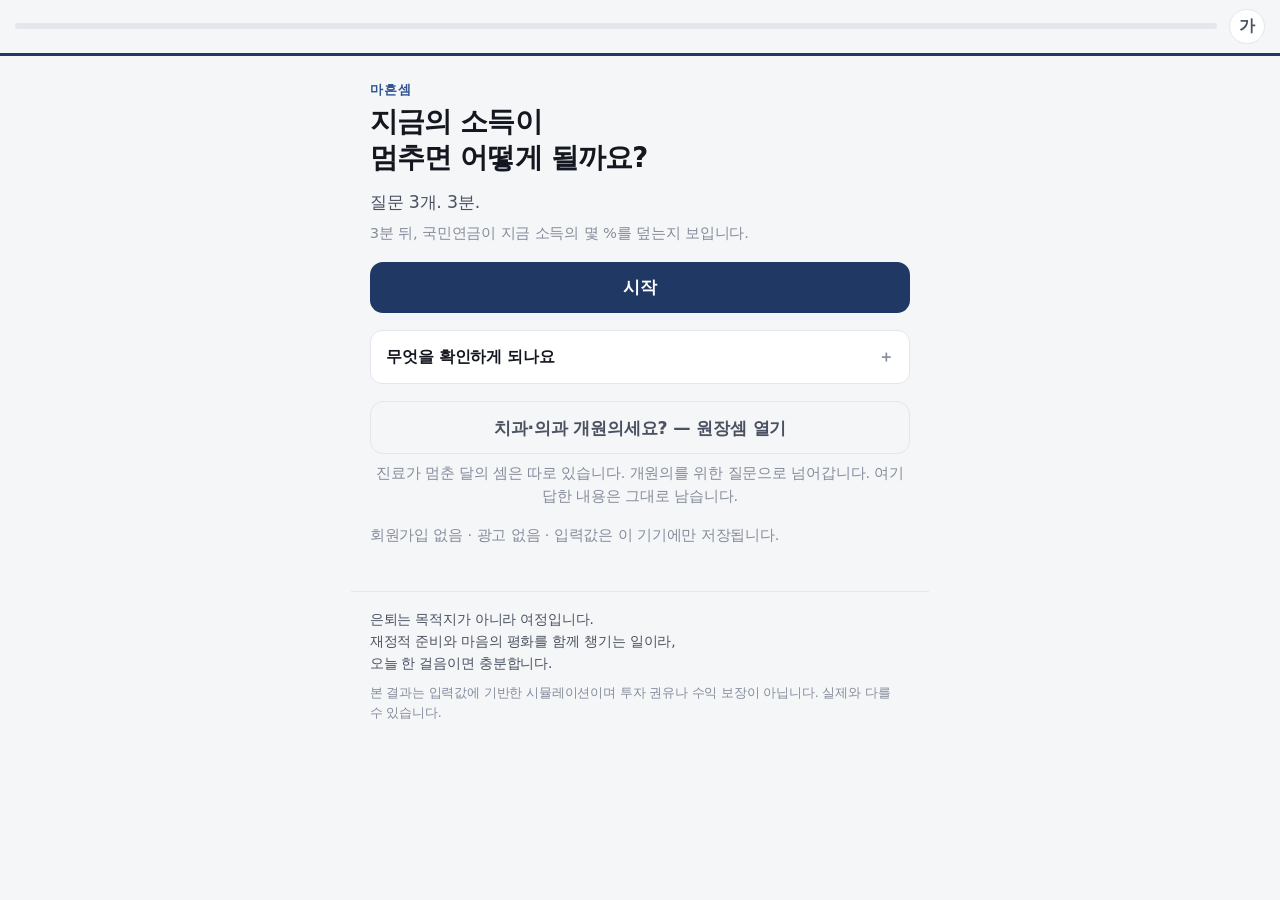
==== index.html @ f950238a "deploy: 원장셈과 구분되는 표면 — 서명색 · 상단바 띠 · 화면 속 이름 두 앱이 홈 화면에서도 화면 안에서도 구분되지 않았다. 우연이 아니라 구조였다 — app.css 가" ====
<!DOCTYPE html>
<html lang="ko">
<head>
<meta charset="utf-8">
<meta name="viewport" content="width=device-width, initial-scale=1, viewport-fit=cover">
<meta name="color-scheme" content="light">
<title>마흔셈 — 마흔의 은퇴 계산</title>
<meta name="description" content="은퇴 후 매달 얼마가 흘러야 하는지, 3분이면 당신의 숫자가 나옵니다.">

<link rel="manifest" href="manifest.json">
<meta name="theme-color" content="#f5f6f8">
<link rel="icon" type="image/png" sizes="192x192" href="icons/icon-192.png">
<link rel="apple-touch-icon" href="icons/icon-180.png">
<meta name="apple-mobile-web-app-capable" content="yes">
<meta name="apple-mobile-web-app-status-bar-style" content="default">
<meta name="apple-mobile-web-app-title" content="마흔셈">

<link rel="stylesheet" href="css/app.css?v=20260814T1028">
</head>
<body>

<header class="topbar" id="topbar">
  <button class="tb-back" id="btnBack" type="button" aria-label="이전으로">←</button>
  <div class="tb-progress" id="progress" role="progressbar" aria-label="진행" aria-valuemin="0" aria-valuemax="100" aria-valuenow="0">
    <i id="progressFill"></i>
  </div>
  
  <div class="tb-tools">
    <button class="tb-act" id="btnHome" type="button" aria-label="질문 목록으로" hidden>목록</button>
    <button class="tb-act" id="btnReset" type="button" aria-label="답변 초기화" hidden>초기화</button>
    <button class="tb-font" id="btnFont" type="button" aria-label="글자 크기 바꾸기">가</button>
  </div>
</header>

<main id="screen" class="screen" tabindex="-1"></main>

<div class="foot">
  
  
  <p class="foot-philosophy">은퇴는 목적지가 아니라 여정입니다.<br>재정적 준비와 마음의 평화를 함께 챙기는 일이라,<br>오늘 한 걸음이면 충분합니다.</p>
  <p class="foot-disclaimer">본 결과는 입력값에 기반한 시뮬레이션이며 투자 권유나 수익 보장이 아닙니다. 실제와 다를 수 있습니다.</p>
</div>

<script src="js/00-laws.gen.js?v=20260814T1028"></script>
<script src="js/01-engine.gen.js?v=20260814T1028"></script>
<script src="js/10-state.js?v=20260814T1028"></script>
<script src="js/15-calc.js?v=20260814T1028"></script>

<script src="js/30-qr.js?v=20260814T1028"></script>
<script src="content/predict-cards.js?v=20260814T1028"></script>
<script src="js/20-predict.js?v=20260814T1028"></script>
<script src="js/90-handoff.js?v=20260814T1028"></script>
<script src="js/91-link.js?v=20260814T1028"></script>
<script src="js/99-boot.js?v=20260814T1028"></script>
</body>
</html>
---- css/app.css ----
:root{
  
  --navy:#1f3864;  --navy-2:#2f5490;  --navy-soft:#eaf0f9;
  --gold:#b07d00;  --gold-soft:#fdf5e2;
  --ink:#14171f;   --ink-2:#4a5261;   --ink-3:#858c9b;
  --bg:#f5f6f8;    --panel:#ffffff;   --line:#e3e6ec;
  --good:#0d7a4a;  --good-soft:#e8f5ee;
  --warn:#b45309;  --warn-soft:#fdf1e3;

  --radius:16px;
  --tap:48px;                     

  
  --safe-area-inset-top:0px;
  --safe-area-inset-right:0px;
  --safe-area-inset-bottom:0px;
  --safe-area-inset-left:0px;

  --sa-top:max(env(safe-area-inset-top, 0px), var(--safe-area-inset-top));
  --sa-right:max(env(safe-area-inset-right, 0px), var(--safe-area-inset-right));
  --sa-bottom:max(env(safe-area-inset-bottom, 0px), var(--safe-area-inset-bottom));
  --sa-left:max(env(safe-area-inset-left, 0px), var(--safe-area-inset-left));

  --sans:-apple-system,BlinkMacSystemFont,"Apple SD Gothic Neo","Malgun Gothic",
         "Noto Sans KR",system-ui,sans-serif;
}

html{ font-size:17px; -webkit-text-size-adjust:100%; }
html.mh-font-lg{ font-size:19.125px; }   
html.mh-font-xl{ font-size:21.25px; }    

*{ box-sizing:border-box; }

body{
  margin:0; background:var(--bg); color:var(--ink);
  font-family:var(--sans); font-size:1rem; line-height:1.62;
  letter-spacing:-0.01em;
  word-break:keep-all; overflow-wrap:anywhere;   
  padding-bottom:var(--sa-bottom);
  -webkit-tap-highlight-color:transparent;
}

.topbar{
  position:sticky; top:0; z-index:20;
  display:flex; align-items:center; gap:.7rem;
  
  padding:calc(var(--sa-top) + .5rem) calc(var(--sa-right) + .9rem) .5rem calc(var(--sa-left) + .9rem);
  background:color-mix(in srgb, var(--bg) 92%, transparent);
  backdrop-filter:blur(12px);
  
  border-bottom:3px solid var(--navy);
}
.tb-back,.tb-font{
  flex:0 0 auto; width:2.1rem; height:2.1rem; min-width:2.1rem;
  display:grid; place-items:center; position:relative;
  border:1px solid var(--line); border-radius:50%;
  background:var(--panel); color:var(--ink-2);
  font-family:inherit; font-size:.95rem; font-weight:700; cursor:pointer;
}

.tb-back::before,.tb-font::before{
  content:""; position:absolute; left:50%; top:50%;
  width:var(--tap); height:var(--tap); transform:translate(-50%,-50%);
}
.tb-back[hidden]{ display:none; }

.tb-tools{ flex:0 0 auto; margin-left:auto; display:flex; align-items:center; gap:.45rem; }

.tb-act{
  flex:0 0 auto; min-height:2.1rem; padding:0 .62rem;
  display:inline-flex; align-items:center; position:relative;
  border:1px solid var(--line); border-radius:99px;
  background:var(--panel); color:var(--ink-2);
  font-family:inherit; font-size:.8rem; font-weight:700; line-height:1;
  white-space:nowrap; cursor:pointer;
}

.tb-act[hidden]{ display:none; }

.tb-act::before{
  content:""; position:absolute; left:0; top:50%;
  width:100%; height:var(--tap); transform:translateY(-50%);
}

.tb-progress{ flex:1 1 auto; min-width:0; height:.35rem; border-radius:99px; background:var(--line); overflow:hidden; }
.tb-progress i{ display:block; height:100%; width:0; border-radius:99px; background:var(--navy); transition:width .35s ease; }

.screen{
  max-width:34rem; margin:0 auto;
  padding:1.4rem calc(var(--sa-right) + 1.1rem) 1rem calc(var(--sa-left) + 1.1rem);
  outline:none;
}
.screen > * + *{ margin-top:1rem; }

.eyebrow::before{
  content:"마흔셈 · ";
  color:var(--navy); font-weight:800;
}
.eyebrow.self::before{ content:none; }
.eyebrow{
  margin:0; font-size:.78rem; font-weight:800; letter-spacing:.1em;
  color:var(--navy-2); text-transform:uppercase;
}
h1{ margin:.2rem 0 0; font-size:1.62rem; line-height:1.3; font-weight:800; letter-spacing:-0.028em; text-wrap:balance; }
h2{ margin:0; font-size:1.28rem; line-height:1.36; font-weight:750; letter-spacing:-0.022em; text-wrap:balance; }
p{ margin:0; color:var(--ink-2); }
.lead{ font-size:1.02rem; color:var(--ink-2); }
.muted{ color:var(--ink-3); font-size:.86rem; line-height:1.55; }

.lead, .muted, .basis, .foot-philosophy, .foot-disclaimer,
.rv-note, .reward, .choice .c-t, .sumrow .s-n, .clamp-note{ text-wrap:pretty; }

.field .clamp-note{ margin-top:.5rem; }

.card{
  background:var(--panel); border:1px solid var(--line);
  border-radius:var(--radius); padding:1.1rem 1rem;
}
.card.quiet{ background:transparent; border-style:dashed; }
.card > * + *{ margin-top:.7rem; }

.field label{
  display:flex; justify-content:space-between; align-items:baseline; gap:.7rem;
  font-size:.92rem; font-weight:700; color:var(--ink);
}
.field .out{
  font-variant-numeric:tabular-nums; font-weight:800; font-size:1.18rem;
  color:var(--navy); letter-spacing:-0.02em; white-space:nowrap;
  
  cursor:pointer; border-bottom:1px dashed color-mix(in srgb, var(--navy) 45%, transparent);
}
input[type=range]{
  -webkit-appearance:none; appearance:none;
  width:100%; height:var(--tap); margin:0; background:transparent; cursor:pointer;
}
input[type=range]::-webkit-slider-runnable-track{ height:.5rem; border-radius:99px; background:var(--line); }
input[type=range]::-moz-range-track{ height:.5rem; border-radius:99px; background:var(--line); }
input[type=range]::-webkit-slider-thumb{
  -webkit-appearance:none; appearance:none;
  width:1.85rem; height:1.85rem; margin-top:-.67rem; border-radius:50%;
  
  background:var(--navy); border:3px solid #fff; box-shadow:0 1px 5px rgba(31,56,100,.35);
}
input[type=range]::-moz-range-thumb{
  width:1.85rem; height:1.85rem; border-radius:50%;
  
  background:var(--navy); border:3px solid #fff; box-shadow:0 1px 5px rgba(31,56,100,.35);
}
input[type=range]:focus-visible::-webkit-slider-thumb{ outline:3px solid var(--gold); outline-offset:2px; }

.range-ends{ display:flex; justify-content:space-between; font-size:.76rem; color:var(--ink-3); margin:-.35rem calc(var(--tap) + .4rem) 0; }

.range-row{ display:flex; align-items:center; gap:.4rem; }
.range-row input[type=range]{ flex:1 1 0; min-width:0; }
.stp{
  flex:0 0 auto; width:var(--tap); min-height:var(--tap);
  border:1px solid var(--line); border-radius:12px; background:var(--panel);
  font-size:1.4rem; font-weight:700; line-height:1; color:var(--navy);
  cursor:pointer; touch-action:manipulation;
  
  user-select:none; -webkit-user-select:none;
  -webkit-touch-callout:none; -webkit-tap-highlight-color:transparent;
}
.stp:active{ background:var(--navy-soft); border-color:var(--navy); }
.out-edit{
  width:7ch; min-height:2.1rem; text-align:right;
  font-size:1.18rem; font-weight:800; color:var(--navy); font-variant-numeric:tabular-nums;
  border:1.5px solid var(--navy); border-radius:8px; padding:.1rem .45rem;
  background:var(--panel);
}

.btn{
  display:flex; align-items:center; justify-content:center; gap:.4rem;
  width:100%; min-height:var(--tap); padding:.8rem 1rem;
  border:0; border-radius:13px; cursor:pointer;
  font-family:inherit; font-size:1.02rem; font-weight:750; letter-spacing:-0.01em;
  background:var(--navy); color:#fff;
}
.btn:active{ transform:translateY(1px); }
.btn.ghost{ background:transparent; color:var(--ink-2); border:1px solid var(--line); }
.btn.gold{ background:var(--gold); }
.btn[disabled]{ opacity:.4; cursor:not-allowed; }

.screen > .btn-hint{ margin-top:.45rem; text-align:center; }

.reward{
  border-left:3px solid var(--navy); background:var(--navy-soft);
  border-radius:0 12px 12px 0; padding:.75rem .9rem;
  font-size:.95rem; color:var(--ink);
}
.reward b{ font-variant-numeric:tabular-nums; font-weight:800; letter-spacing:-0.02em; }

.reveal{
  background:linear-gradient(180deg, var(--gold-soft), var(--panel) 62%);
  border:1px solid color-mix(in srgb, var(--gold) 32%, var(--line));
  border-radius:var(--radius); padding:1.2rem 1rem;
  text-align:center;
}
.reveal .rv-label{ margin:0; font-size:.86rem; font-weight:700; color:var(--ink-2); }
.reveal .rv-value{
  margin:.3rem 0 0; font-size:2.5rem; line-height:1.1; font-weight:800;
  letter-spacing:-0.045em; color:var(--navy); font-variant-numeric:tabular-nums;
}
.reveal .rv-value small{ font-size:.42em; font-weight:750; letter-spacing:-0.01em; }
.reveal .rv-basis{ margin:.55rem 0 0; font-size:.82rem; color:var(--ink-3); line-height:1.5; }

.gapline{
  margin-top:.85rem; padding-top:.8rem; border-top:1px solid var(--line);
  display:grid; grid-template-columns:1fr auto 1fr; align-items:center; gap:.5rem;
  font-size:.86rem;
}
.gapline .g-k{ color:var(--ink-3); font-size:.76rem; display:block; }
.gapline .g-v{ font-weight:800; font-variant-numeric:tabular-nums; letter-spacing:-0.02em; font-size:1.02rem; }
.gapline .g-arrow{ color:var(--ink-3); font-size:1rem; }

.rv-note{
  margin:.85rem 0 0; padding:.1rem 0 .1rem .75rem;
  border-left:3px solid color-mix(in srgb, var(--gold) 55%, var(--line));
  font-size:.86rem; line-height:1.6; color:var(--ink-2); text-align:left;
}
.rv-note b{ color:var(--ink); font-weight:800; }

.mrow{ display:grid; grid-template-columns:1fr 1fr; gap:.55rem; align-items:stretch; }

.method{
  border:1px solid var(--line); border-radius:12px; padding:.65rem .7rem; background:var(--panel);
  display:flex; flex-direction:column; justify-content:space-between; gap:.15rem;
}
.method.on{ border-color:var(--navy); background:var(--navy-soft); }
.method .m-k{ font-size:.74rem; font-weight:700; color:var(--ink-3); }
.method .m-v{ font-size:1.24rem; font-weight:800; letter-spacing:-0.03em; color:var(--ink); font-variant-numeric:tabular-nums; }

.choices{ display:grid; gap:.55rem; }
.choice{
  display:grid; gap:.15rem; text-align:left;
  min-height:var(--tap); padding:.85rem .95rem;
  border:1px solid var(--line); border-radius:13px; background:var(--panel);
  font-family:inherit; color:var(--ink); cursor:pointer;
}
.choice.on{ border-color:var(--navy); background:var(--navy-soft); box-shadow:inset 0 0 0 1px var(--navy); }
.choice .c-t{ font-size:1rem; font-weight:700; line-height:1.4; }
.choice .c-n{ font-size:.78rem; color:var(--ink-3); }

.qlist{ display:grid; gap:.5rem; }
.qitem{
  display:flex; align-items:center; justify-content:space-between; gap:.6rem;
  min-height:var(--tap); padding:.8rem .95rem;
  border:1px solid var(--line); border-radius:13px; background:var(--panel);
  font-family:inherit; color:var(--ink); cursor:pointer; text-align:left;
}
.qitem .q-t{ font-size:1rem; font-weight:700; }
.qitem .q-m{ color:var(--good); font-weight:800; }
.qitem.done{ background:var(--good-soft); border-color:color-mix(in srgb, var(--good) 26%, var(--line)); }
.qitem.done .q-t{ color:var(--ink-2); }

.lever{
  display:flex; align-items:center; justify-content:space-between; gap:.7rem;
  flex-wrap:wrap;                 
  padding:.8rem .95rem; border:1px solid var(--line); border-radius:13px; background:var(--panel);
}
.lever .lv-l{ display:grid; gap:.1rem; min-width:0; }
.lever .q-t{ font-size:.95rem; font-weight:650; color:var(--ink-2); }
.lever .lv-why{ font-size:.78rem; color:var(--ink-3); line-height:1.5; }

.lever .lv-v{
  font-size:1.1rem; font-weight:800; letter-spacing:-0.02em; margin-left:auto;
  color:var(--navy); font-variant-numeric:tabular-nums; white-space:nowrap;
}

.sendlist{ display:grid; gap:.35rem; }
.senditem{
  display:flex; align-items:baseline; justify-content:space-between; gap:.7rem;
  font-size:.92rem; color:var(--ink-2);
  padding:.35rem 0; border-bottom:1px dashed var(--line);
}
.senditem:last-child{ border-bottom:0; }
.senditem b{ color:var(--ink); font-weight:800; font-variant-numeric:tabular-nums; white-space:nowrap; }
.jsonbox{
  width:100%; min-height:9rem; resize:vertical;
  font-family:ui-monospace,SFMono-Regular,Menlo,monospace; font-size:.72rem; line-height:1.5;
  padding:.7rem .8rem; border:1px solid var(--line); border-radius:12px;
  background:var(--panel); color:var(--ink-2);
}

.textin{
  width:100%; box-sizing:border-box; min-height:var(--tap);
  padding:.55rem .75rem; border:1px solid var(--line); border-radius:12px;
  background:var(--panel); color:var(--ink); font-size:1rem; font-weight:650;
}
.textin:focus{ outline:2px solid var(--navy); outline-offset:1px; }

.sumrow{ padding:.6rem 0; border-bottom:1px dashed var(--line); }
.sumrow:last-child{ border-bottom:0; }
.sumrow .s-k{ display:block; font-size:.82rem; font-weight:700; color:var(--ink-3); }
.sumrow .s-v{
  display:block; margin-top:.12rem; font-size:1.5rem; font-weight:800;
  letter-spacing:-0.035em; color:var(--navy); font-variant-numeric:tabular-nums;
}

.sumrow .s-txt{ font-size:1.08rem; letter-spacing:-0.015em; line-height:1.45; text-wrap:pretty; }
.sumrow .s-n{ display:block; margin-top:.15rem; font-size:.8rem; color:var(--ink-3); line-height:1.5; }

.qr-wrap{ display:flex; flex-direction:column; align-items:center; gap:.5rem; text-align:center; }
.qr-wrap svg{ width:auto; max-width:100%; height:auto; background:#fff; border-radius:10px; padding:8px; }

details.assump{ border:1px solid var(--line); border-radius:12px; background:var(--panel); overflow:hidden; }
details.assump > summary{
  list-style:none; cursor:pointer; padding:.8rem .9rem; min-height:var(--tap);
  display:flex; align-items:center; gap:.5rem;
  font-size:.92rem; font-weight:700; color:var(--ink);
}
details.assump > summary::-webkit-details-marker{ display:none; }
details.assump > summary::after{ content:"＋"; margin-left:auto; color:var(--ink-3); font-weight:700; }
details.assump[open] > summary::after{ content:"－"; }
details.assump[open] > summary{ border-bottom:1px solid var(--line); }
.assump-body{ padding:.9rem; }
.assump-body > * + *{ margin-top:1rem; }

.assump-list{ margin:0; padding:0; list-style:none; }
.assump-list li{ padding-left:.85rem; text-indent:-.85rem; }
.assump-list li + li{ margin-top:.35rem; }

.basis{
  font-size:.78rem; color:var(--ink-3); line-height:1.6;
  border-left:2px solid var(--line); padding-left:.7rem;
}
.basis b{ color:var(--ink-2); font-weight:700; }

.foot{
  max-width:34rem; margin:1.6rem auto 0;
  padding:1rem calc(var(--sa-right) + 1.1rem) calc(var(--sa-bottom) + 1.4rem) calc(var(--sa-left) + 1.1rem);
  border-top:1px solid var(--line);
}
.foot-philosophy{ margin:0; font-size:.8rem; color:var(--ink-2); line-height:1.6; }
.foot-disclaimer{ margin:.5rem 0 0; font-size:.74rem; color:var(--ink-3); line-height:1.6; }

@media (prefers-reduced-motion:no-preference){
  .screen > *{ animation:rise .34s cubic-bezier(.2,.7,.3,1) both; }
  .screen > *:nth-child(2){ animation-delay:.04s; }
  .screen > *:nth-child(3){ animation-delay:.08s; }
  .screen > *:nth-child(4){ animation-delay:.12s; }
  .reveal .rv-value{ animation:pop .5s cubic-bezier(.2,.9,.3,1) both; }
}
@keyframes rise{ from{ transform:translateY(9px); } to{ transform:none; } }
@keyframes pop{ from{ transform:scale(.92); } to{ transform:none; } }
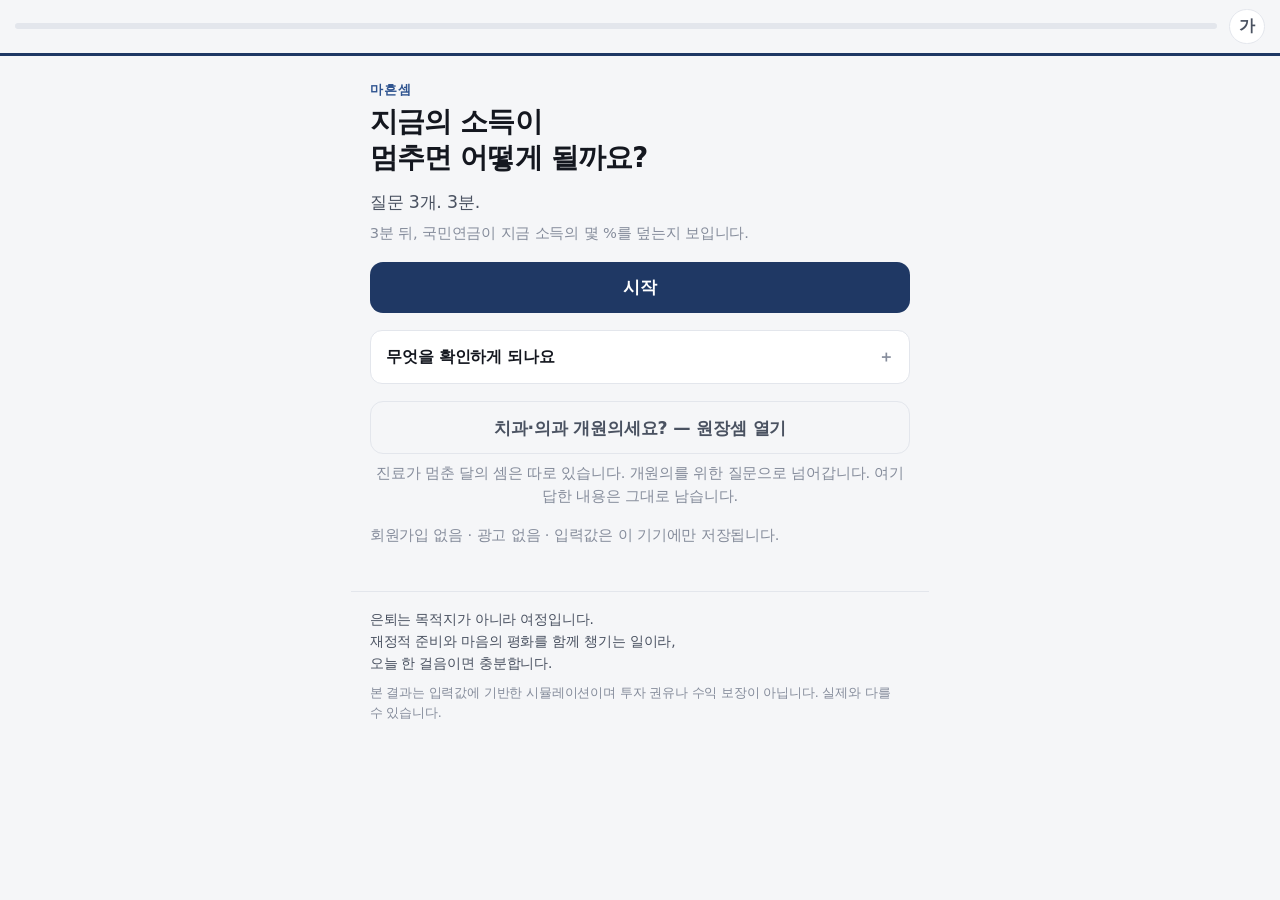
==== commit 949c5e4d: "deploy: 원장셈 코너 — 「자산의 국경」 상담 전 문진 반입" ====
--- a/index.html
+++ b/index.html
@@ -15,7 +15,7 @@
 <meta name="apple-mobile-web-app-status-bar-style" content="default">
 <meta name="apple-mobile-web-app-title" content="마흔셈">
 
-<link rel="stylesheet" href="css/app.css?v=20260814T1028">
+<link rel="stylesheet" href="css/app.css?v=20260817T2219">
 </head>
 <body>
 
@@ -41,16 +41,16 @@
   <p class="foot-disclaimer">본 결과는 입력값에 기반한 시뮬레이션이며 투자 권유나 수익 보장이 아닙니다. 실제와 다를 수 있습니다.</p>
 </div>
 
-<script src="js/00-laws.gen.js?v=20260814T1028"></script>
-<script src="js/01-engine.gen.js?v=20260814T1028"></script>
-<script src="js/10-state.js?v=20260814T1028"></script>
-<script src="js/15-calc.js?v=20260814T1028"></script>
+<script src="js/00-laws.gen.js?v=20260817T2219"></script>
+<script src="js/01-engine.gen.js?v=20260817T2219"></script>
+<script src="js/10-state.js?v=20260817T2219"></script>
+<script src="js/15-calc.js?v=20260817T2219"></script>
 
-<script src="js/30-qr.js?v=20260814T1028"></script>
-<script src="content/predict-cards.js?v=20260814T1028"></script>
-<script src="js/20-predict.js?v=20260814T1028"></script>
-<script src="js/90-handoff.js?v=20260814T1028"></script>
-<script src="js/91-link.js?v=20260814T1028"></script>
-<script src="js/99-boot.js?v=20260814T1028"></script>
+<script src="js/30-qr.js?v=20260817T2219"></script>
+<script src="content/predict-cards.js?v=20260817T2219"></script>
+<script src="js/20-predict.js?v=20260817T2219"></script>
+<script src="js/90-handoff.js?v=20260817T2219"></script>
+<script src="js/91-link.js?v=20260817T2219"></script>
+<script src="js/99-boot.js?v=20260817T2219"></script>
 </body>
 </html>
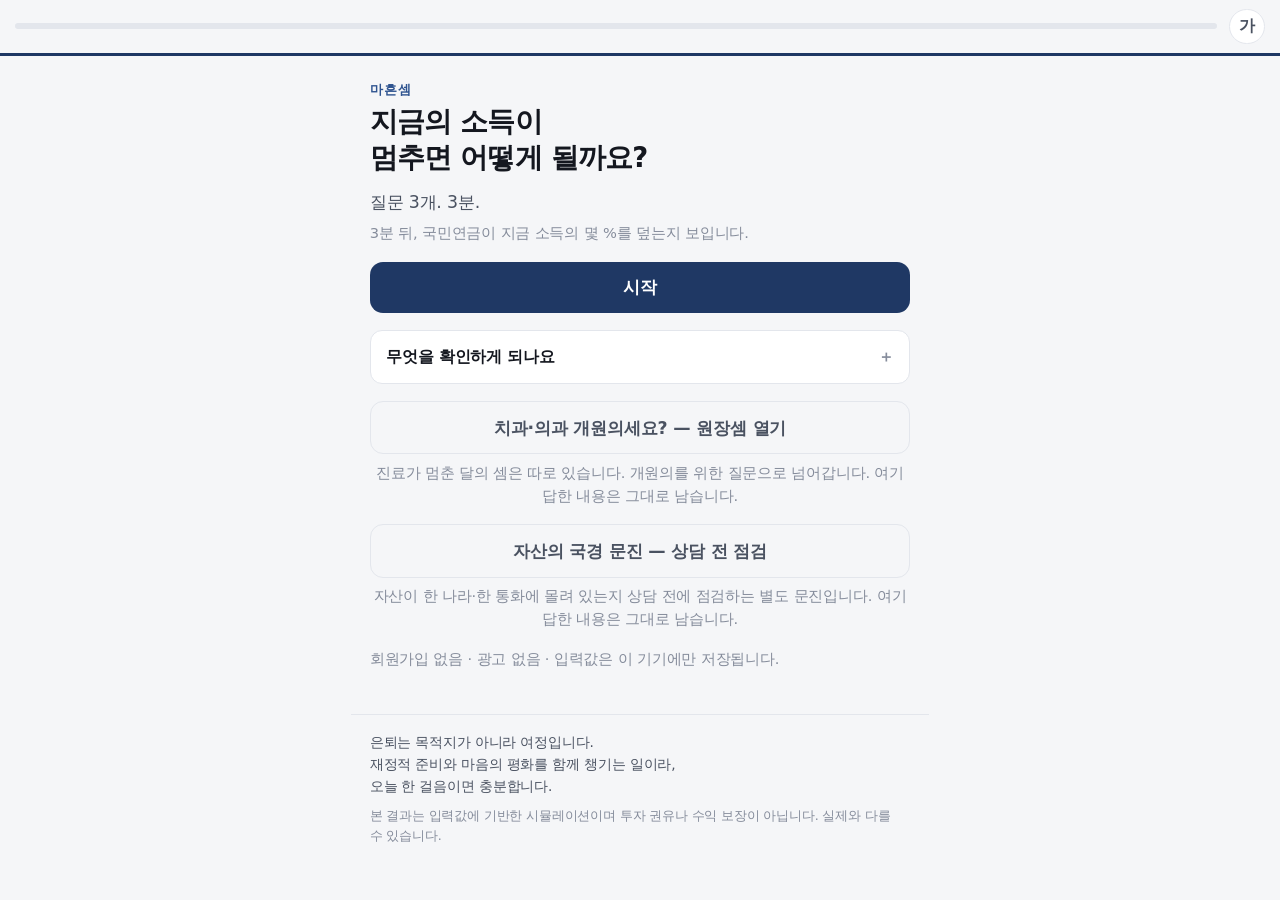
==== commit e08bb3da: "deploy: 「자산의 국경」 문진 진입 — 마흔셈 intro·home + 원장셈 intro (dd 코너 동반 갱신)" ====
--- a/index.html
+++ b/index.html
@@ -15,7 +15,7 @@
 <meta name="apple-mobile-web-app-status-bar-style" content="default">
 <meta name="apple-mobile-web-app-title" content="마흔셈">
 
-<link rel="stylesheet" href="css/app.css?v=20260817T2219">
+<link rel="stylesheet" href="css/app.css?v=20260818T1124">
 </head>
 <body>
 
@@ -41,16 +41,16 @@
   <p class="foot-disclaimer">본 결과는 입력값에 기반한 시뮬레이션이며 투자 권유나 수익 보장이 아닙니다. 실제와 다를 수 있습니다.</p>
 </div>
 
-<script src="js/00-laws.gen.js?v=20260817T2219"></script>
-<script src="js/01-engine.gen.js?v=20260817T2219"></script>
-<script src="js/10-state.js?v=20260817T2219"></script>
-<script src="js/15-calc.js?v=20260817T2219"></script>
+<script src="js/00-laws.gen.js?v=20260818T1124"></script>
+<script src="js/01-engine.gen.js?v=20260818T1124"></script>
+<script src="js/10-state.js?v=20260818T1124"></script>
+<script src="js/15-calc.js?v=20260818T1124"></script>
 
-<script src="js/30-qr.js?v=20260817T2219"></script>
-<script src="content/predict-cards.js?v=20260817T2219"></script>
-<script src="js/20-predict.js?v=20260817T2219"></script>
-<script src="js/90-handoff.js?v=20260817T2219"></script>
-<script src="js/91-link.js?v=20260817T2219"></script>
-<script src="js/99-boot.js?v=20260817T2219"></script>
+<script src="js/30-qr.js?v=20260818T1124"></script>
+<script src="content/predict-cards.js?v=20260818T1124"></script>
+<script src="js/20-predict.js?v=20260818T1124"></script>
+<script src="js/90-handoff.js?v=20260818T1124"></script>
+<script src="js/91-link.js?v=20260818T1124"></script>
+<script src="js/99-boot.js?v=20260818T1124"></script>
 </body>
 </html>
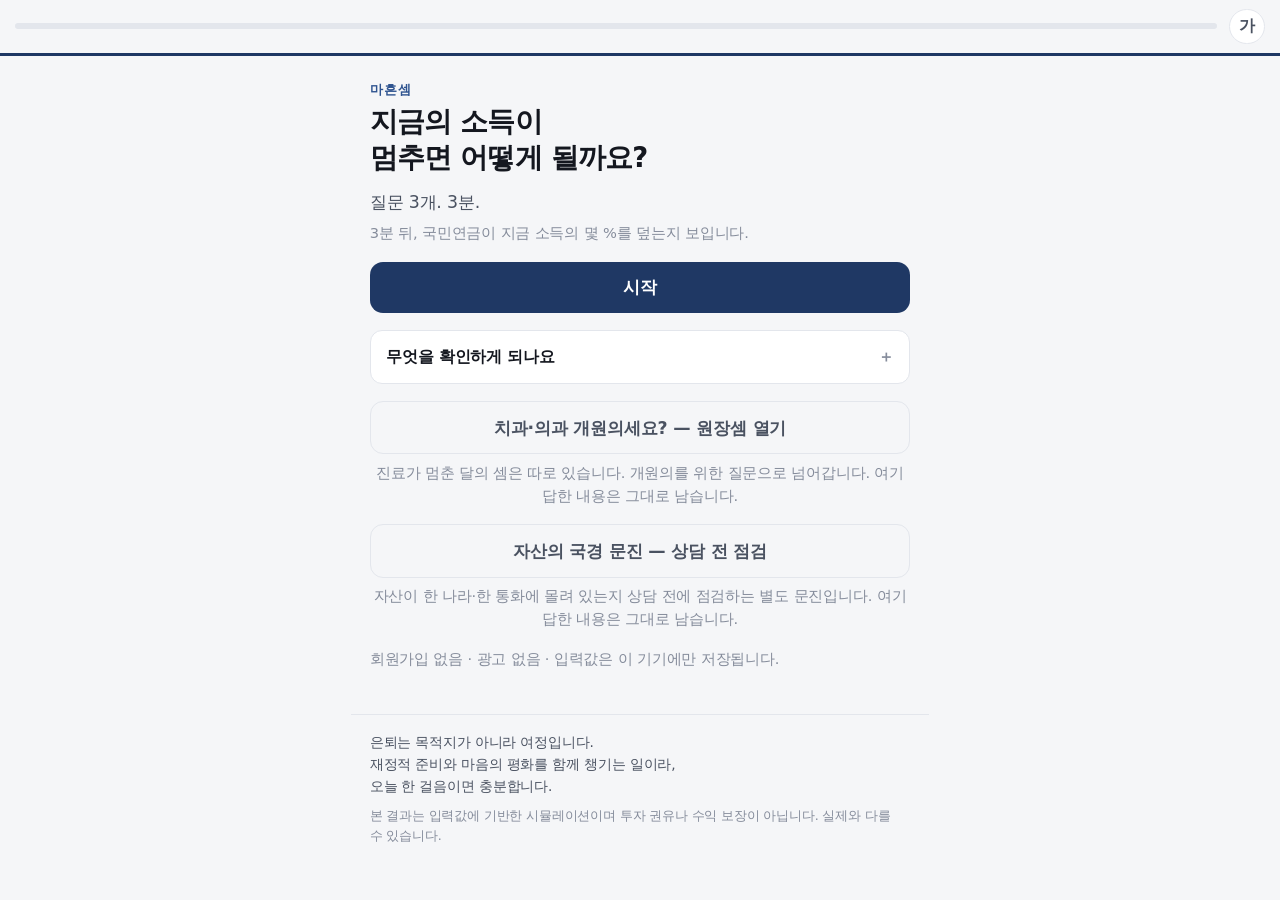
==== commit 580415b8: "deploy: 원장셈 코너 문진 완료 화면 마무리 도구 동반 갱신" ====
--- a/index.html
+++ b/index.html
@@ -15,7 +15,7 @@
 <meta name="apple-mobile-web-app-status-bar-style" content="default">
 <meta name="apple-mobile-web-app-title" content="마흔셈">
 
-<link rel="stylesheet" href="css/app.css?v=20260818T1124">
+<link rel="stylesheet" href="css/app.css?v=20260818T1329">
 </head>
 <body>
 
@@ -41,16 +41,16 @@
   <p class="foot-disclaimer">본 결과는 입력값에 기반한 시뮬레이션이며 투자 권유나 수익 보장이 아닙니다. 실제와 다를 수 있습니다.</p>
 </div>
 
-<script src="js/00-laws.gen.js?v=20260818T1124"></script>
-<script src="js/01-engine.gen.js?v=20260818T1124"></script>
-<script src="js/10-state.js?v=20260818T1124"></script>
-<script src="js/15-calc.js?v=20260818T1124"></script>
+<script src="js/00-laws.gen.js?v=20260818T1329"></script>
+<script src="js/01-engine.gen.js?v=20260818T1329"></script>
+<script src="js/10-state.js?v=20260818T1329"></script>
+<script src="js/15-calc.js?v=20260818T1329"></script>
 
-<script src="js/30-qr.js?v=20260818T1124"></script>
-<script src="content/predict-cards.js?v=20260818T1124"></script>
-<script src="js/20-predict.js?v=20260818T1124"></script>
-<script src="js/90-handoff.js?v=20260818T1124"></script>
-<script src="js/91-link.js?v=20260818T1124"></script>
-<script src="js/99-boot.js?v=20260818T1124"></script>
+<script src="js/30-qr.js?v=20260818T1329"></script>
+<script src="content/predict-cards.js?v=20260818T1329"></script>
+<script src="js/20-predict.js?v=20260818T1329"></script>
+<script src="js/90-handoff.js?v=20260818T1329"></script>
+<script src="js/91-link.js?v=20260818T1329"></script>
+<script src="js/99-boot.js?v=20260818T1329"></script>
 </body>
 </html>
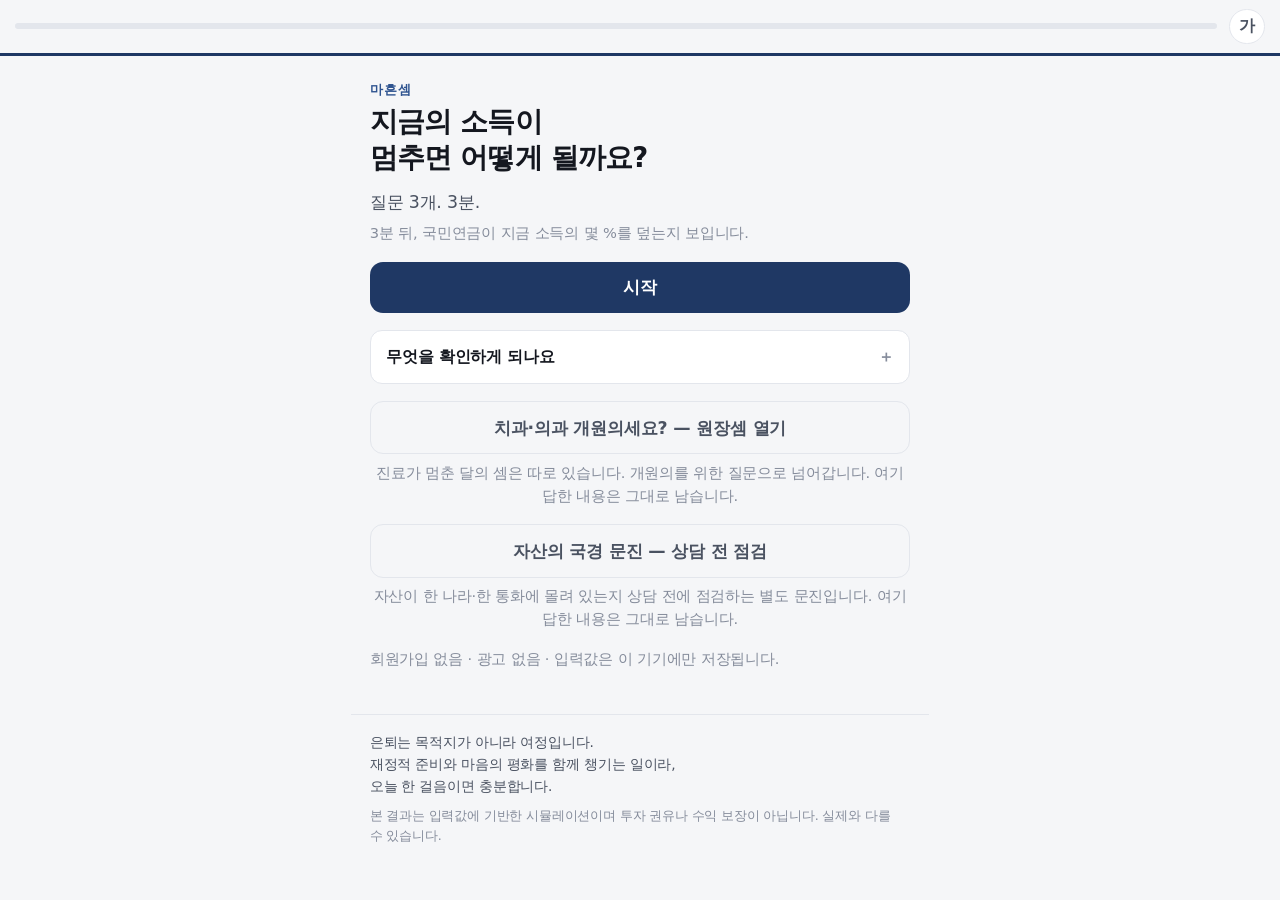
==== commit e16446e3: "deploy: 원장셈 코너 — 상단바 목록·초기화 문진 노출 동반 갱신" ====
--- a/index.html
+++ b/index.html
@@ -15,7 +15,7 @@
 <meta name="apple-mobile-web-app-status-bar-style" content="default">
 <meta name="apple-mobile-web-app-title" content="마흔셈">
 
-<link rel="stylesheet" href="css/app.css?v=20260818T1329">
+<link rel="stylesheet" href="css/app.css?v=20260818T1407">
 </head>
 <body>
 
@@ -41,16 +41,16 @@
   <p class="foot-disclaimer">본 결과는 입력값에 기반한 시뮬레이션이며 투자 권유나 수익 보장이 아닙니다. 실제와 다를 수 있습니다.</p>
 </div>
 
-<script src="js/00-laws.gen.js?v=20260818T1329"></script>
-<script src="js/01-engine.gen.js?v=20260818T1329"></script>
-<script src="js/10-state.js?v=20260818T1329"></script>
-<script src="js/15-calc.js?v=20260818T1329"></script>
+<script src="js/00-laws.gen.js?v=20260818T1407"></script>
+<script src="js/01-engine.gen.js?v=20260818T1407"></script>
+<script src="js/10-state.js?v=20260818T1407"></script>
+<script src="js/15-calc.js?v=20260818T1407"></script>
 
-<script src="js/30-qr.js?v=20260818T1329"></script>
-<script src="content/predict-cards.js?v=20260818T1329"></script>
-<script src="js/20-predict.js?v=20260818T1329"></script>
-<script src="js/90-handoff.js?v=20260818T1329"></script>
-<script src="js/91-link.js?v=20260818T1329"></script>
-<script src="js/99-boot.js?v=20260818T1329"></script>
+<script src="js/30-qr.js?v=20260818T1407"></script>
+<script src="content/predict-cards.js?v=20260818T1407"></script>
+<script src="js/20-predict.js?v=20260818T1407"></script>
+<script src="js/90-handoff.js?v=20260818T1407"></script>
+<script src="js/91-link.js?v=20260818T1407"></script>
+<script src="js/99-boot.js?v=20260818T1407"></script>
 </body>
 </html>
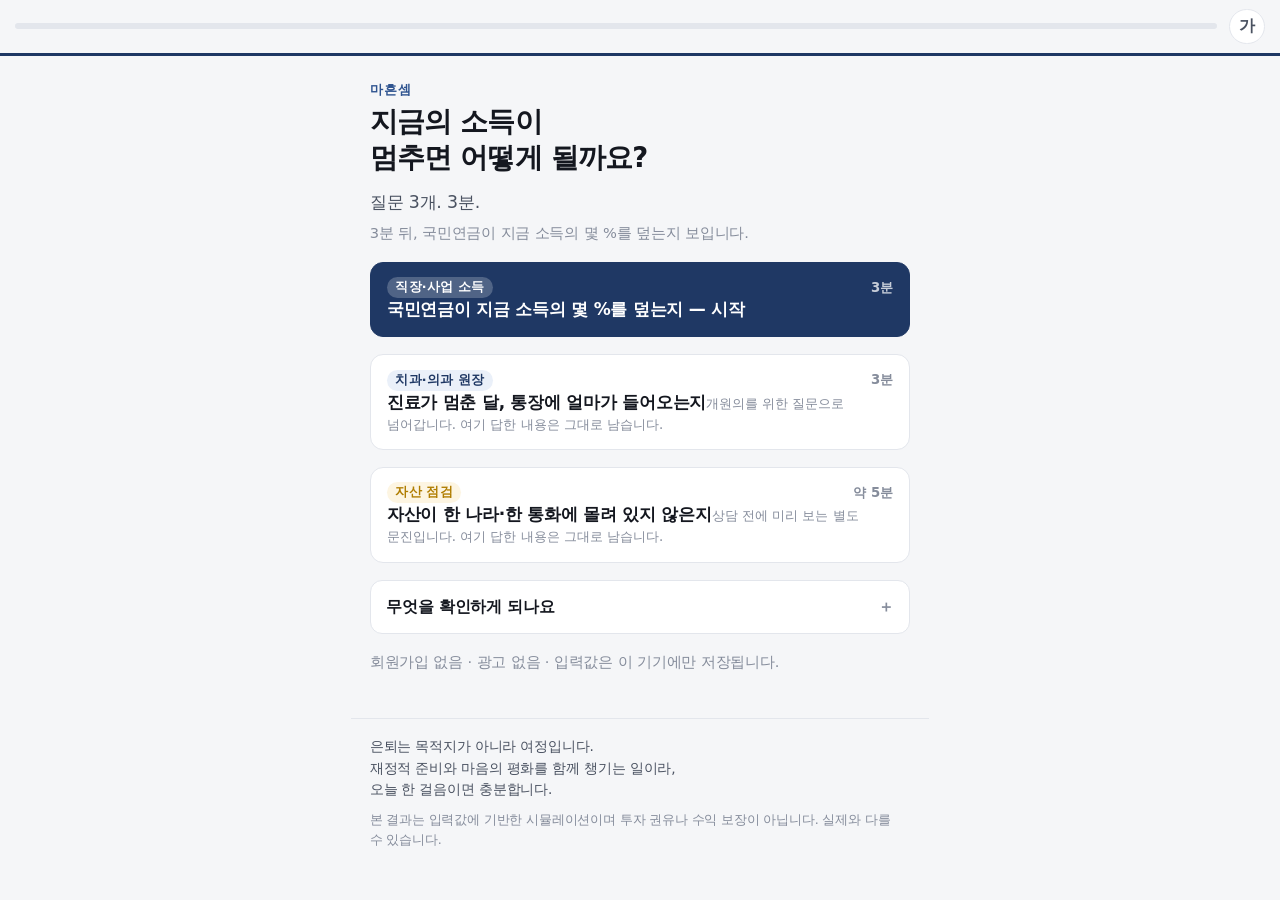
==== commit d33c927c: "deploy: 진입 선택 카드 · 홈 「처음 화면으로」 · 원장셈 코너 문진 출구 동반 갱신 마흔셈 33ad655·a59291f·cc67dde·1fca637·80540b5 + 원장" ====
--- a/index.html
+++ b/index.html
@@ -15,7 +15,7 @@
 <meta name="apple-mobile-web-app-status-bar-style" content="default">
 <meta name="apple-mobile-web-app-title" content="마흔셈">
 
-<link rel="stylesheet" href="css/app.css?v=20260818T1407">
+<link rel="stylesheet" href="css/app.css?v=20260819T0958">
 </head>
 <body>
 
@@ -41,16 +41,16 @@
   <p class="foot-disclaimer">본 결과는 입력값에 기반한 시뮬레이션이며 투자 권유나 수익 보장이 아닙니다. 실제와 다를 수 있습니다.</p>
 </div>
 
-<script src="js/00-laws.gen.js?v=20260818T1407"></script>
-<script src="js/01-engine.gen.js?v=20260818T1407"></script>
-<script src="js/10-state.js?v=20260818T1407"></script>
-<script src="js/15-calc.js?v=20260818T1407"></script>
+<script src="js/00-laws.gen.js?v=20260819T0958"></script>
+<script src="js/01-engine.gen.js?v=20260819T0958"></script>
+<script src="js/10-state.js?v=20260819T0958"></script>
+<script src="js/15-calc.js?v=20260819T0958"></script>
 
-<script src="js/30-qr.js?v=20260818T1407"></script>
-<script src="content/predict-cards.js?v=20260818T1407"></script>
-<script src="js/20-predict.js?v=20260818T1407"></script>
-<script src="js/90-handoff.js?v=20260818T1407"></script>
-<script src="js/91-link.js?v=20260818T1407"></script>
-<script src="js/99-boot.js?v=20260818T1407"></script>
+<script src="js/30-qr.js?v=20260819T0958"></script>
+<script src="content/predict-cards.js?v=20260819T0958"></script>
+<script src="js/20-predict.js?v=20260819T0958"></script>
+<script src="js/90-handoff.js?v=20260819T0958"></script>
+<script src="js/91-link.js?v=20260819T0958"></script>
+<script src="js/99-boot.js?v=20260819T0958"></script>
 </body>
 </html>
--- a/css/app.css
+++ b/css/app.css
@@ -121,6 +121,40 @@
 .card.quiet{ background:transparent; border-style:dashed; }
 .card > * + *{ margin-top:.7rem; }
 
+.pick{
+  display:block; width:100%; text-align:left;
+  min-height:var(--tap); padding:min(.85rem, 15px) min(.95rem, 17px);
+  background:var(--panel); border:1px solid var(--line); border-radius:13px;
+  font-family:inherit; cursor:pointer;
+  -webkit-tap-highlight-color:transparent;
+}
+.pick:active{ transform:translateY(1px); }
+
+.pick + .pick{ margin-top:min(1rem, 17px); }
+
+.pick.lead-pick{ background:var(--navy); border-color:var(--navy); }
+
+.pick-top{ display:flex; align-items:center; justify-content:space-between; gap:.5rem; }
+.pick-who{
+  display:inline-block; padding:.12rem .5rem; border-radius:999px;
+  font-size:.74rem; font-weight:800; letter-spacing:.02em;
+  background:var(--navy-soft); color:var(--navy);
+}
+.pick-min{ font-size:.78rem; font-weight:700; color:var(--ink-3); white-space:nowrap; }
+
+.pick-what{
+  margin-top:min(.4rem, 7px); font-size:1.0rem; font-weight:750; line-height:1.4;
+  color:var(--ink); letter-spacing:-0.015em; text-wrap:pretty;
+}
+
+.pick-keep{ margin-top:min(.3rem, 5.5px); font-size:.78rem; line-height:1.5; color:var(--ink-3); text-wrap:pretty; }
+.pick.lead-pick .pick-who{ background:rgba(255,255,255,.22); color:#fff; }
+.pick.lead-pick .pick-min{ color:rgba(255,255,255,.75); }
+.pick.lead-pick .pick-what{ color:#fff; }
+.pick.lead-pick .pick-keep{ color:rgba(255,255,255,.72); }
+
+.pick.pick-gold .pick-who{ background:var(--gold-soft); color:var(--gold); }
+
 .field label{
   display:flex; justify-content:space-between; align-items:baseline; gap:.7rem;
   font-size:.92rem; font-weight:700; color:var(--ink);
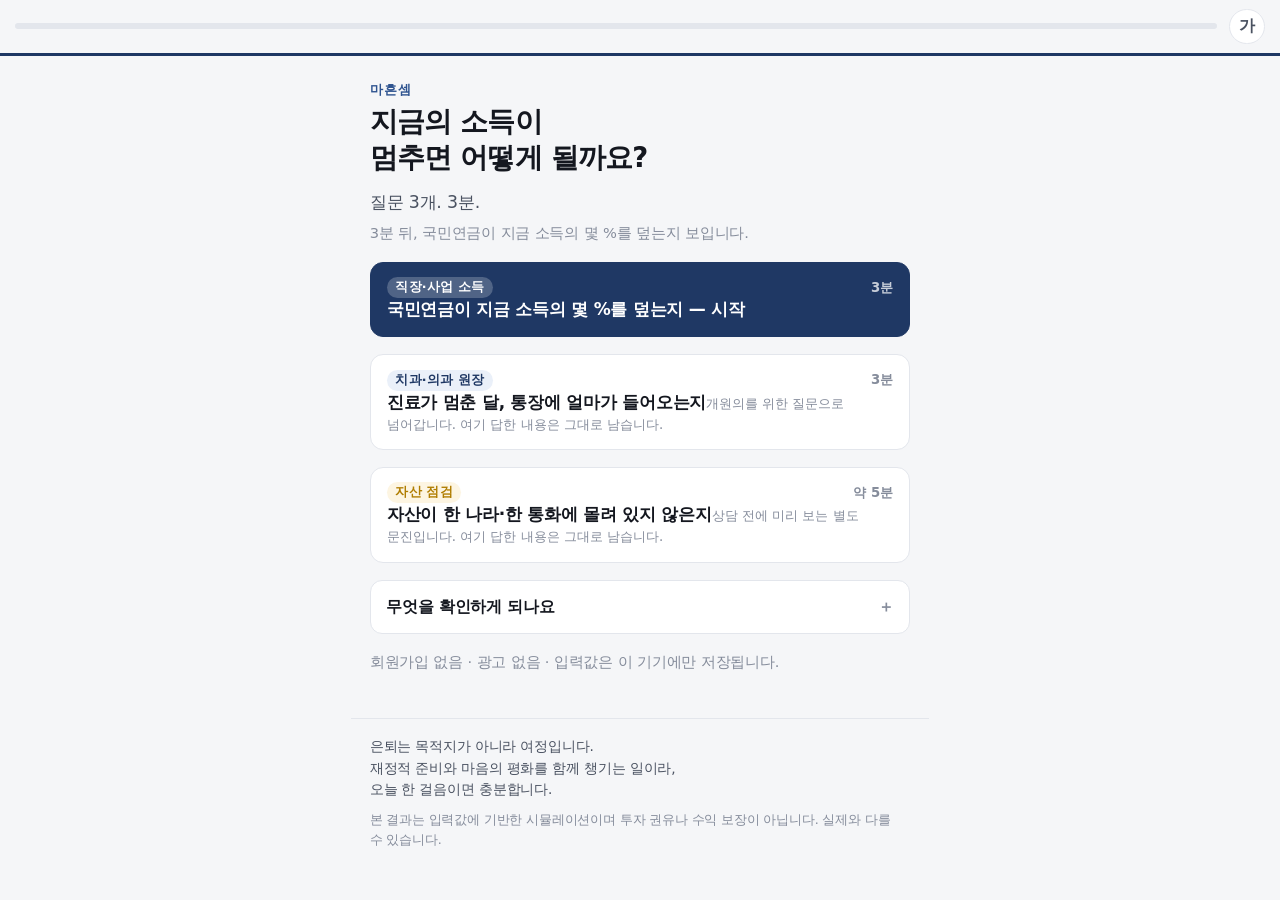
==== commit 7ad1036f: "deploy: 문진 갈래 세미나 표시 · 원장셈 복귀 착지 · 지우는 알약 홀로 금지 (원장셈 사본 동반) 소스 maheunsem-app a07046d·dba8410 (vc70/2" ====
--- a/index.html
+++ b/index.html
@@ -15,7 +15,7 @@
 <meta name="apple-mobile-web-app-status-bar-style" content="default">
 <meta name="apple-mobile-web-app-title" content="마흔셈">
 
-<link rel="stylesheet" href="css/app.css?v=20260819T0958">
+<link rel="stylesheet" href="css/app.css?v=20260819T1401">
 </head>
 <body>
 
@@ -41,16 +41,16 @@
   <p class="foot-disclaimer">본 결과는 입력값에 기반한 시뮬레이션이며 투자 권유나 수익 보장이 아닙니다. 실제와 다를 수 있습니다.</p>
 </div>
 
-<script src="js/00-laws.gen.js?v=20260819T0958"></script>
-<script src="js/01-engine.gen.js?v=20260819T0958"></script>
-<script src="js/10-state.js?v=20260819T0958"></script>
-<script src="js/15-calc.js?v=20260819T0958"></script>
+<script src="js/00-laws.gen.js?v=20260819T1401"></script>
+<script src="js/01-engine.gen.js?v=20260819T1401"></script>
+<script src="js/10-state.js?v=20260819T1401"></script>
+<script src="js/15-calc.js?v=20260819T1401"></script>
 
-<script src="js/30-qr.js?v=20260819T0958"></script>
-<script src="content/predict-cards.js?v=20260819T0958"></script>
-<script src="js/20-predict.js?v=20260819T0958"></script>
-<script src="js/90-handoff.js?v=20260819T0958"></script>
-<script src="js/91-link.js?v=20260819T0958"></script>
-<script src="js/99-boot.js?v=20260819T0958"></script>
+<script src="js/30-qr.js?v=20260819T1401"></script>
+<script src="content/predict-cards.js?v=20260819T1401"></script>
+<script src="js/20-predict.js?v=20260819T1401"></script>
+<script src="js/90-handoff.js?v=20260819T1401"></script>
+<script src="js/91-link.js?v=20260819T1401"></script>
+<script src="js/99-boot.js?v=20260819T1401"></script>
 </body>
 </html>
